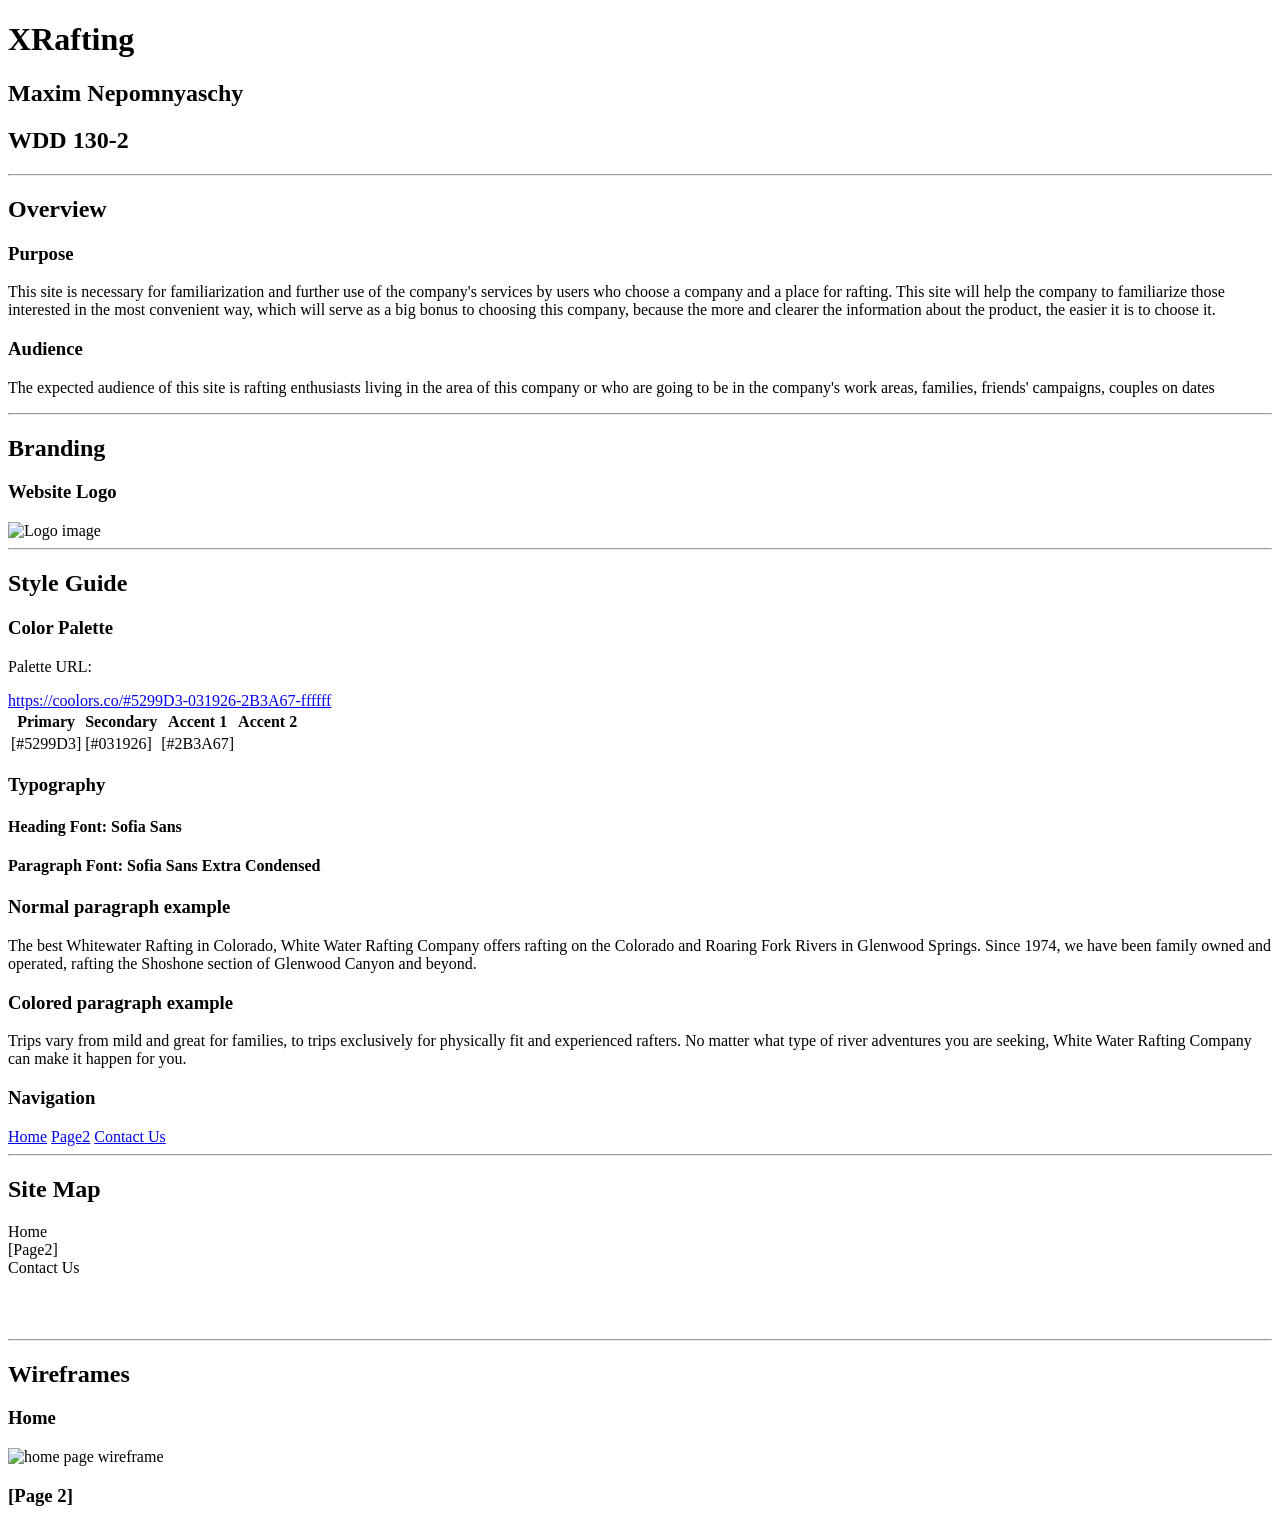
==== index.html @ 848c266e "Create index.html" ====
<!DOCTYPE html>
<html lang="en-us">

<head>
  <meta charset="utf-8" />
  <title>Site Plan</title>
  <link type="text/css" rel="stylesheet" href="styles/site_plan_rafting.css" />
</head>

<body>
  <header>
    <h1>XRafting</h1>
    <h2>Maxim Nepomnyaschy</h2>
    <h2>WDD 130-2</h2>
    <!-- In the header above, add the name of your site, your name and class number. For example if you are in section 3 you would put WDD 130-03 -->
  </header>
  <main>
    <!-- ------------------------Steps 2-5------------------------------ -->
    <hr />
    <h2>Overview</h2>
    <h3>Purpose</h3>
    <p>This site is necessary for familiarization and further use of the company's services by users who choose a company and a place for rafting. This site will help the company to familiarize those interested in the most convenient way, which will serve as a big bonus to choosing this company, because the more and clearer the information about the product, the easier it is to choose it.</p>
    <!-- change this -->

    <h3>Audience</h3>
    <p>The expected audience of this site is rafting enthusiasts living in the area of this company or who are going to be in the company's work areas, families, friends' campaigns, couples on dates</p>
    <!-- change this -->

    <hr />
    <h2>Branding</h2>
    <h3>Website Logo</h3>
    <!-- Replace this with some sort of logo for your site.  A logo can be as simple as the name of your site in a nice font :) -->
    <img src="/WWRafting.png"  alt="Logo image" />
    <!-- width="300" height="340" -->
    <hr />
    <h2>Style Guide</h2>

    <!-- ------------------------Steps 6-9------------------------------ -->

    <h3>Color Palette</h3>
    <!--  The colors you choose for a website are one of the most important decisions you will make. Follow the instructions on the activity in Canvas then return and replace the color codes below with the hex color codes (the 6 digit numbers that show at the bottom of each color) for the colors you have chosen below.  You should have at least 2 colors but do not have to fill in all 4 if you do not need them.  -->

    <!-- Copy and paste the URL to your finished palette below. Replace the href value that is there with yours. Make sure to paste it into both the href value and the content text of the <a> tag -->
    <p>Palette URL:</p>
    <a href="https://coolors.co/#5299D3-031926-2B3A67-ffffff"
      target="_blank">https://coolors.co/#5299D3-031926-2B3A67-ffffff</a>

    <table class="colors">
      <tr>
        <th>Primary</th>
        <th>Secondary</th>
        <th>Accent 1</th>
        <th>Accent 2</th>
      </tr>
      <!-- Replace the numbers in the boxes below with your hex color codes. Then switch to the site-plan.css file and change your colors there as well. -->
      <tr>
        <td class="primary">[#5299D3]</td>
        <td class="secondary">[#031926]</td>
        <td class="accent1">[#2B3A67]</td>
        <td class="accent2"></td>
      </tr>
    </table>

    <!-- ------------------------Steps 10-12------------------------------ -->

    <h3>Typography</h3>
    <!-- Choose a font for your paragraphs (body copy) and headlines. What font(s) have you chosen? Think also about which of your colors above you might use for background and font colors. -->

    <h4>
      Heading Font: Sofia Sans
      <!-- change this -->
    </h4>
    <h4>
      Paragraph Font: Sofia Sans Extra Condensed
      <!-- change this -->
    </h4>
    <h3>Normal paragraph example</h3>
    <p>
      The best Whitewater Rafting in Colorado, White Water Rafting Company
      offers rafting on the Colorado and Roaring Fork Rivers in Glenwood
      Springs. Since 1974, we have been family owned and operated, rafting the
      Shoshone section of Glenwood Canyon and beyond.
    </p>
    <h3>Colored paragraph example</h3>
    <p class="colored">
      Trips vary from mild and great for families, to trips exclusively for
      physically fit and experienced rafters. No matter what type of river
      adventures you are seeking, White Water Rafting Company can make it
      happen for you.
    </p>

    <!-- ------------------------Step 13------------------------------ -->

    <h3>Navigation</h3>
    <!-- Think about how you want your navigation bar to look. In the site-plan.css file change the colors to your colors to get the look you desire. -->
    <nav>
      <a href="#">Home</a>
      <a href="#">Page2</a>
      <a href="#">Contact Us</a>
    </nav>
    <hr />
    <h2>Site Map</h2>
    <div class="sitemap">
      <div class="sm-home">Home</div>
      <div class="sm-page2">
        [Page2]
        <!-- this page will have a name later -->
      </div>
      <div class="sm-page3">Contact Us</div>

      <div class="top">&nbsp;</div>
      <div class="left">&nbsp;</div>
      <div class="right">&nbsp;</div>
    </div>
    <hr />
    <h2>Wireframes</h2>
    <!-- Create an additional wireframe for your site. List it here below the Home page wireframe. -->

    <h3>Home</h3>

    <img src="https://byui-wdd.github.io/wdd130/rafting_images/wireframe_home.png" alt="home page wireframe" />

    <h3>[Page 2]</h3>

    <!-- <img src="#" alt="page 2 wireframe"> -->
  </main>
</body>

</html>
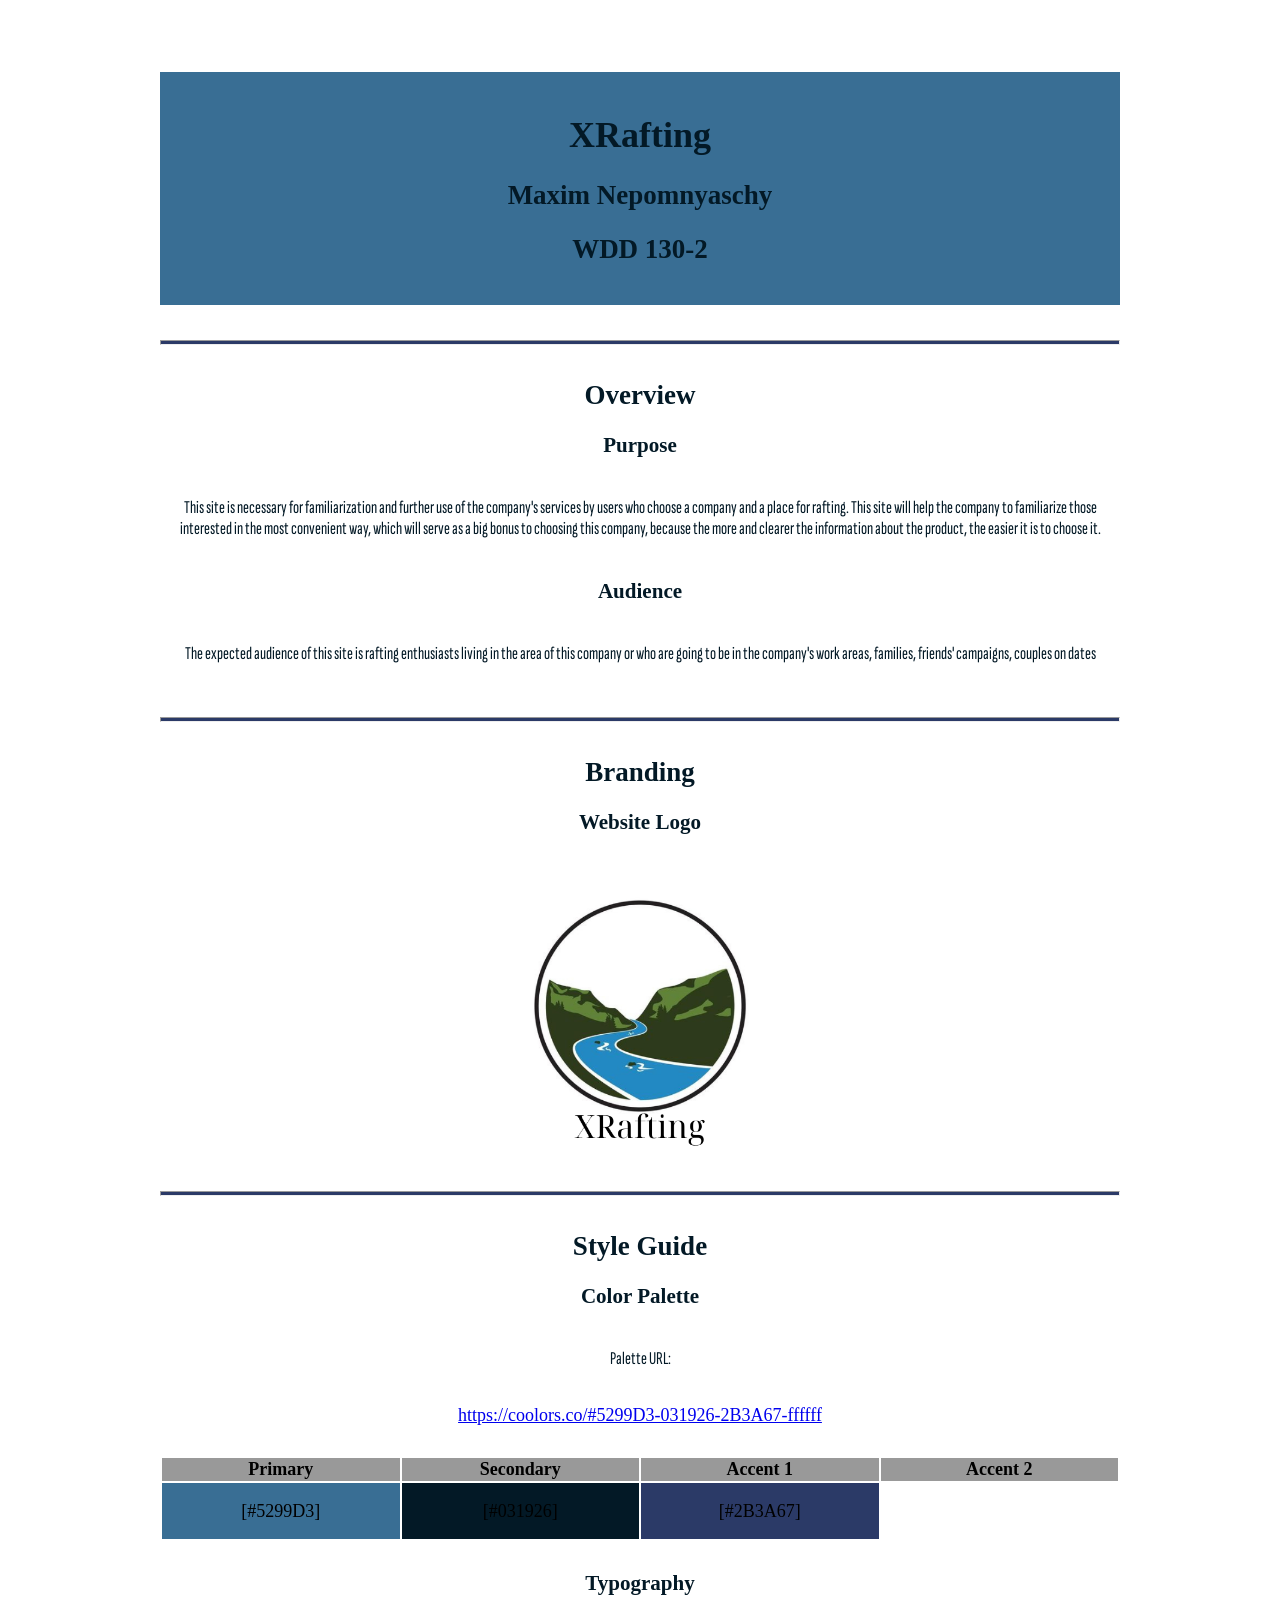
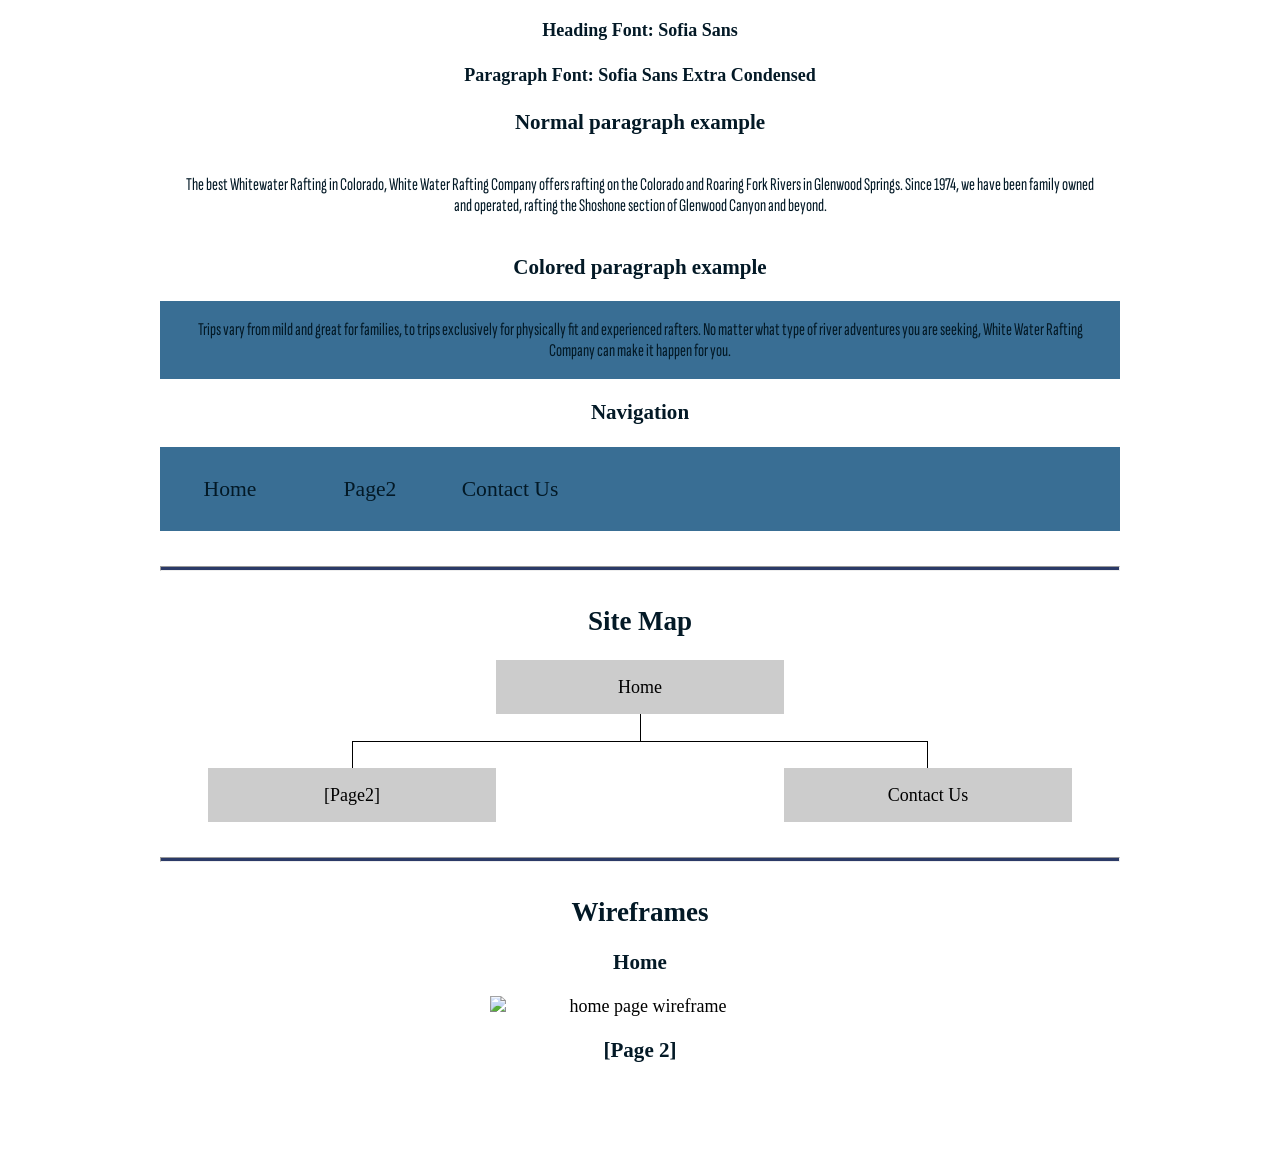
==== commit cdf67c80: "Update index.html" ====
--- a/index.html
+++ b/index.html
@@ -5,7 +5,7 @@
 <head>
   <meta charset="utf-8" />
   <title>Site Plan</title>
-  <link type="text/css" rel="stylesheet" href="styles/site_plan_rafting.css" />
+  <link type="text/css" rel="stylesheet" href="site_plan_rafting.css" />
 </head>
 
 <body>
--- a/site_plan_rafting.css
+++ b/site_plan_rafting.css
@@ -0,0 +1,163 @@
+/* if you are using any Google fonts change the font names below to your fonts. 
+Any spaces in your font name should be replaced with a +. 
+Fonts are separated by a & */
+@import url('https://fonts.googleapis.com/css2?family=Sofia+Sans+Extra+Condensed:ital,wght@1,500&family=Sofia+Sans:wght@900&display=swap');
+:root {
+  /* change the values below to your colors from your palette */
+  --primary-color: #396E94  ;
+  --secondary-color: #031926 ;
+  --accent1-color: #2B3A67;
+  --accent2-color: white;
+
+  /* change the values below to your chosen font(s) */
+  --heading-font: Sifia Sans;
+  --paragraph-font: Sofia Sans Extra Condensed,Lato, Helvetica, sans-serif;
+
+  /* these colors below should be chosen from among your palette colors above */
+  --headline-color-on-white: #031926;  /* headlines on a white background */ 
+  --headline-color-on-color: #031926; /* headlines on a colored background */ 
+  --paragraph-color-on-white: #031926; /* paragraph text on a white background */ 
+  --paragraph-color-on-color: #031926; /* paragraph text on a colored background */ 
+  --paragraph-background-color: #396E94; 
+  --nav-link-color: #031926;
+  --nav-background-color: #396E94;
+  --nav-hover-link-color: #031926;
+  --nav-hover-background-color: #396E94;
+}
+
+
+/*  Look around below...but DON'T CHANGE ANYTHING! */
+
+body {
+  max-width: 960px;
+  margin: 0 auto;
+  padding: 4em;
+  font-size: 18px;
+  text-align: center;
+}
+img {
+  display: block;
+  margin: 0 auto;
+  max-width: 300px;
+}
+h1, h2, h3, h4, h5, h6 {
+  font-family: var(--heading-font);
+  color: var(--headline-color-on-white);
+}
+h2 {
+  text-align: center;
+}
+hr {
+  height: 3px;
+  margin: 35px 0;
+  background: var(--accent1-color);
+}
+header {
+  padding: 1em;
+  text-align: center;
+  color: var(--headline-color-on-color);
+  background-color: var(--paragraph-background-color);
+}
+header > h1, header > h2 {
+  color: var(--headline-color-on-color);
+}
+p {
+  font-family: var(--paragraph-font);
+  color: var(--paragraph-color-on-white);
+  padding: 1em;
+}
+.colors {
+  width: 100%;
+  min-width: 350px;
+  margin: 30px auto;
+  text-align: center;
+}
+.colors th {
+  background-color: #999;
+}
+.colors td{
+  width: 25%;
+  height: 3em;
+}
+.primary {
+  background-color: var(--primary-color);
+}
+.secondary {
+  background-color: var(--secondary-color);
+}
+.accent1 {
+  background-color: var(--accent1-color);
+}
+.accent2{
+  background-color: var(--accent2-color);
+}
+p.colored {
+  background-color: var(--paragraph-background-color);
+  color: var(--paragraph-color-on-color);
+}
+nav {
+  background-color: var(--nav-background-color);
+  line-height: 3em;
+  text-align: center;
+  font-size: 1.2em;
+}
+nav  {
+  list-style-type: none;
+  display: flex;
+}
+nav a {
+  padding:1em;
+  min-width: 120px;
+  text-decoration: none;
+  padding: 10px;
+}
+nav a:link, nav a:visited {
+  color: var(--nav-link-color);
+}
+nav a:hover {
+  color: var(--nav-hover-link-color);
+  background-color: var(--nav-hover-background-color);
+}
+.sitemap {
+  display: grid;
+  justify-content: center;
+
+  grid-template-columns: repeat(6, 15%);
+  grid-template-rows: 3em 1.5em 1.5em 3em;
+  grid-template-areas: ". . home home . ."
+    ". . . top . ."
+    ". left left right right ."
+    "page2 page2 . . page3 page3";
+}
+.sitemap > div {
+  text-align: center;
+}
+.sm-home {
+  grid-area: home;
+  background-color: #ccc;
+  line-height: 3em;
+}
+.sm-page2 {
+  grid-area: page2;
+  background-color: #ccc;
+  line-height: 3em;
+}
+.sm-page3 {
+  grid-area: page3;
+  background-color: #ccc;
+  line-height: 3em;
+}
+.top {
+  grid-area: top;
+  border-left: 1px solid;
+}
+.left {
+  grid-area: left;
+  border-top: 1px solid;
+  border-left: 1px solid;
+}
+.right {
+  grid-area: right;
+  border-top: 1px solid;
+  border-right: 1px solid;
+}
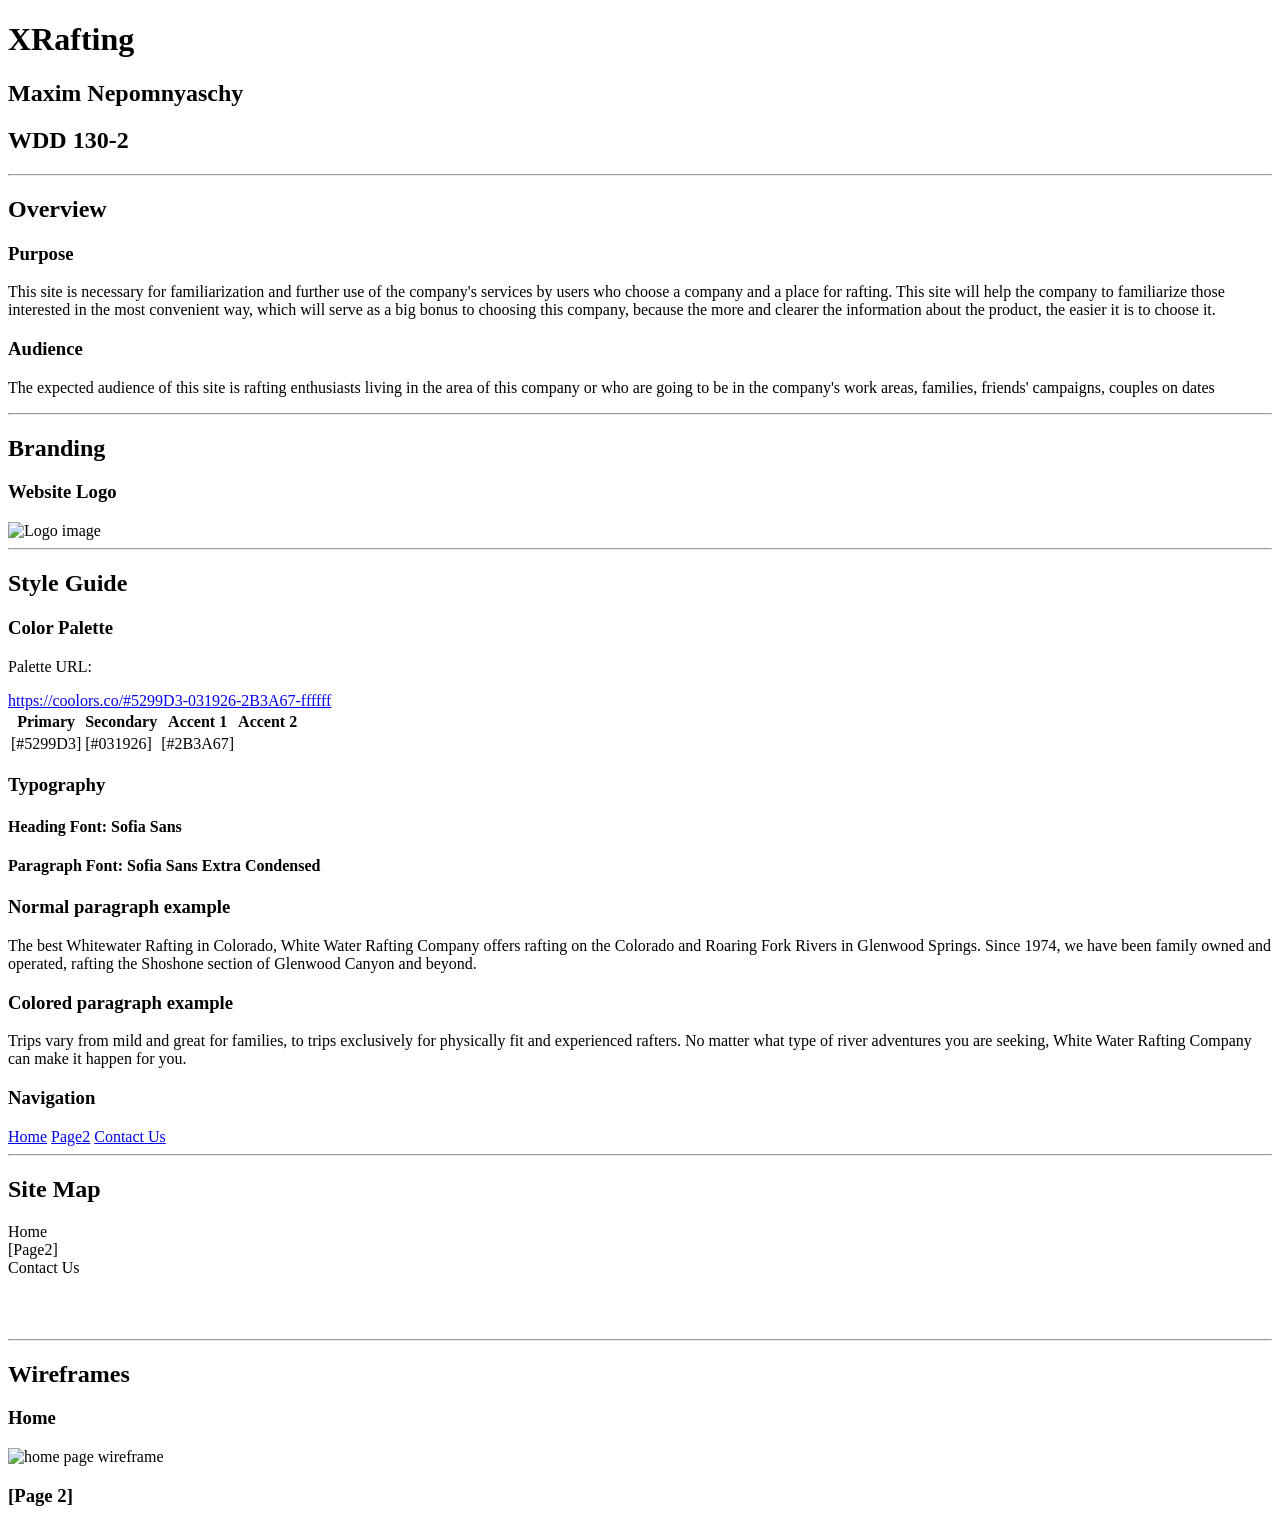
==== commit e9e77796: "Rename site-plan-rafting.html to index.html" ====
--- a/index.html
+++ b/index.html
@@ -5,7 +5,7 @@
 <head>
   <meta charset="utf-8" />
   <title>Site Plan</title>
-  <link type="text/css" rel="stylesheet" href="site_plan_rafting.css" />
+  <link type="text/css" rel="stylesheet" href="styles/site_plan_rafting.css" />
 </head>
 
 <body>
@@ -31,7 +31,7 @@
     <h2>Branding</h2>
     <h3>Website Logo</h3>
     <!-- Replace this with some sort of logo for your site.  A logo can be as simple as the name of your site in a nice font :) -->
-    <img src="/WWRafting.png"  alt="Logo image" />
+    <img src="/wwr/images/WWRafting.png"  alt="Logo image" />
     <!-- width="300" height="340" -->
     <hr />
     <h2>Style Guide</h2>
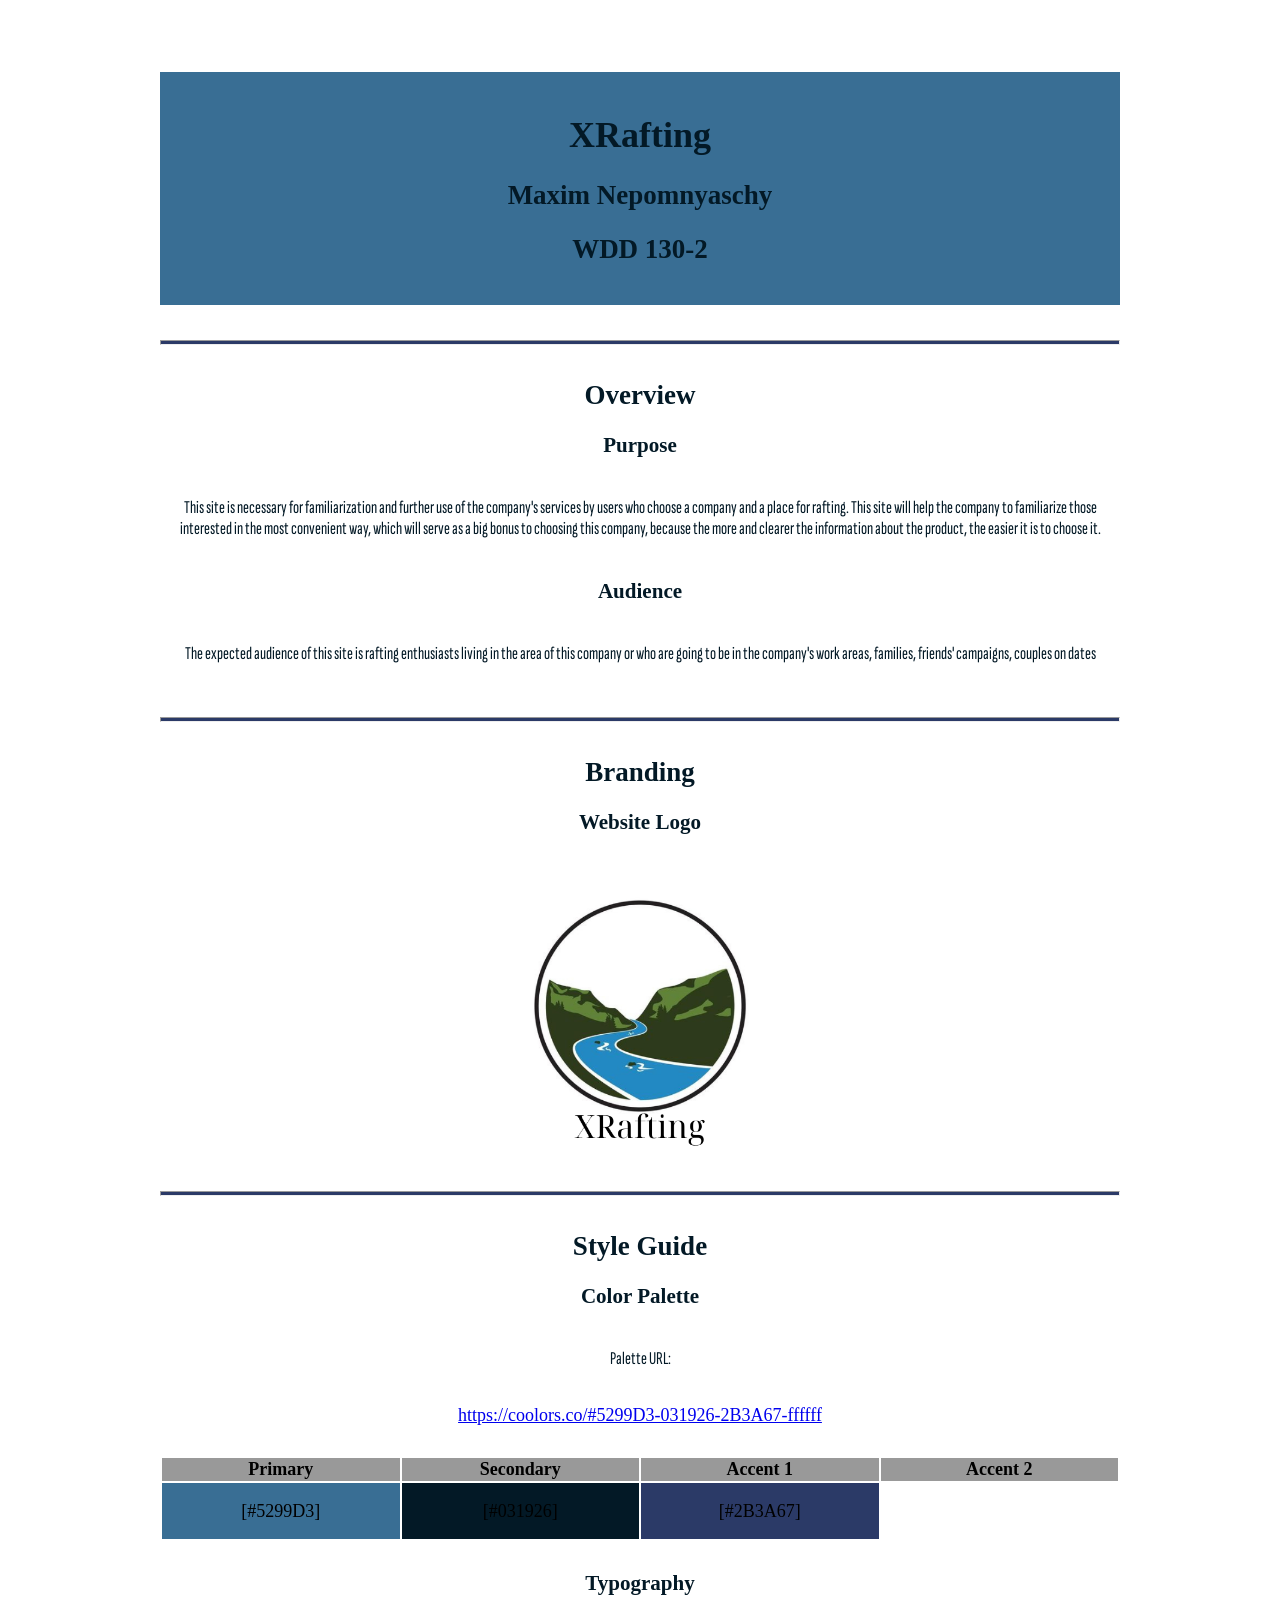
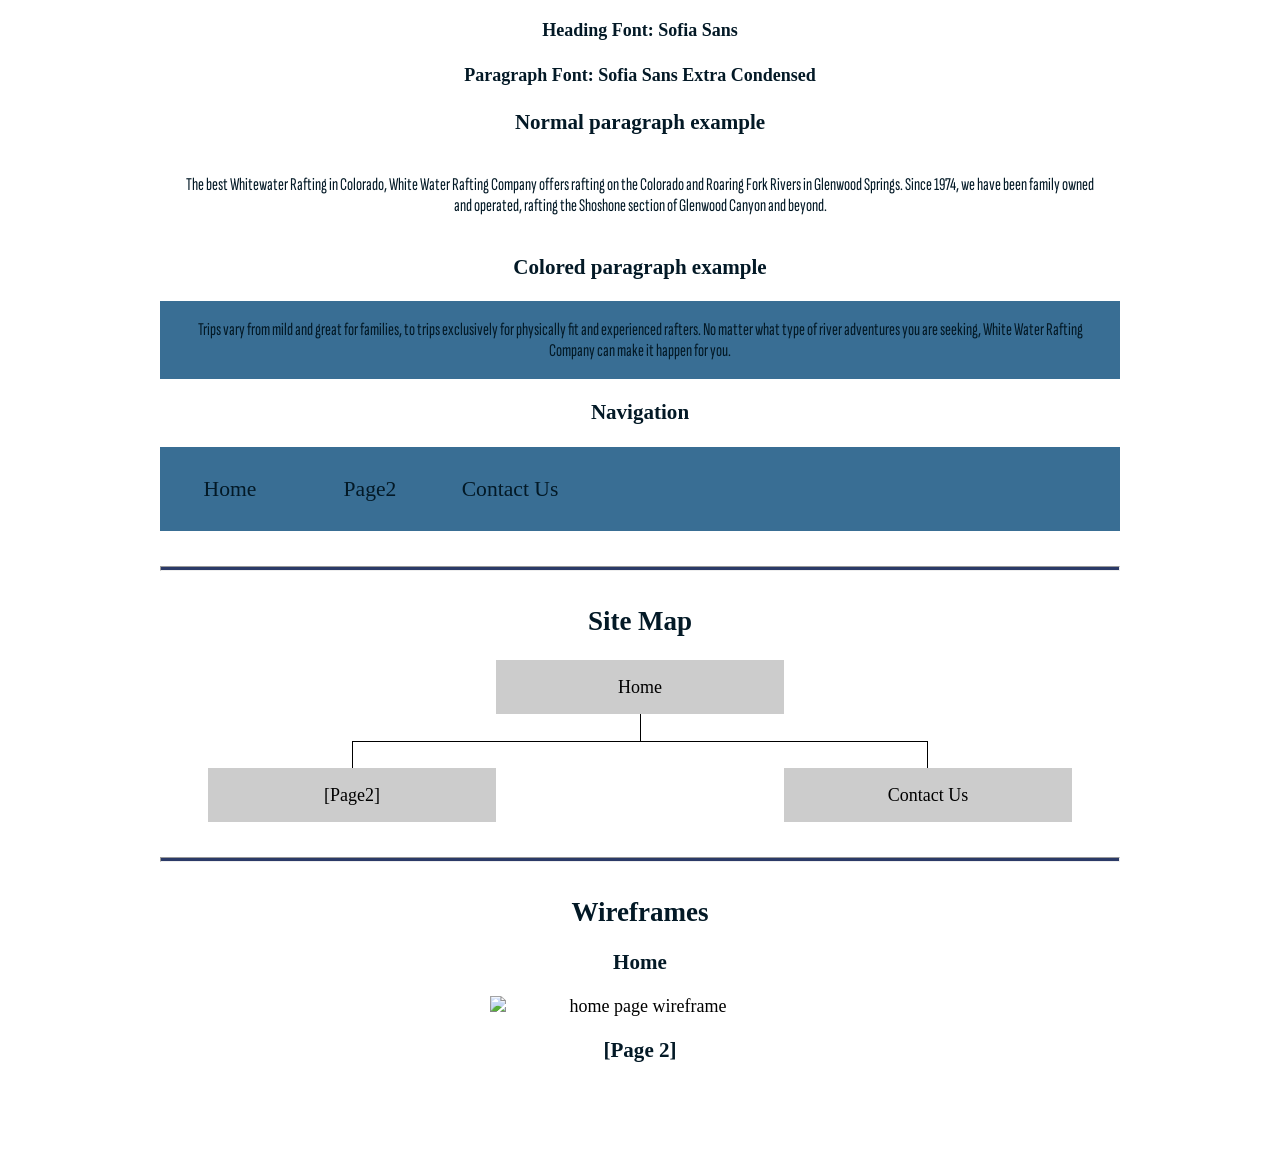
==== commit a9b8fa69: "Update and rename site-plan-rafting.html to index.html" ====
--- a/index.html
+++ b/index.html
@@ -5,7 +5,7 @@
 <head>
   <meta charset="utf-8" />
   <title>Site Plan</title>
-  <link type="text/css" rel="stylesheet" href="styles/site_plan_rafting.css" />
+  <link type="text/css" rel="stylesheet" href="site_plan_rafting.css" />
 </head>
 
 <body>
@@ -31,7 +31,7 @@
     <h2>Branding</h2>
     <h3>Website Logo</h3>
     <!-- Replace this with some sort of logo for your site.  A logo can be as simple as the name of your site in a nice font :) -->
-    <img src="/wwr/images/WWRafting.png"  alt="Logo image" />
+    <img src="WWRafting.png"  alt="Logo image" />
     <!-- width="300" height="340" -->
     <hr />
     <h2>Style Guide</h2>
--- a/site_plan_rafting.css
+++ b/site_plan_rafting.css
@@ -0,0 +1,163 @@
+/* if you are using any Google fonts change the font names below to your fonts. 
+Any spaces in your font name should be replaced with a +. 
+Fonts are separated by a & */
+@import url('https://fonts.googleapis.com/css2?family=Sofia+Sans+Extra+Condensed:ital,wght@1,500&family=Sofia+Sans:wght@900&display=swap');
+:root {
+  /* change the values below to your colors from your palette */
+  --primary-color: #396E94  ;
+  --secondary-color: #031926 ;
+  --accent1-color: #2B3A67;
+  --accent2-color: white;
+
+  /* change the values below to your chosen font(s) */
+  --heading-font: Sifia Sans;
+  --paragraph-font: Sofia Sans Extra Condensed,Lato, Helvetica, sans-serif;
+
+  /* these colors below should be chosen from among your palette colors above */
+  --headline-color-on-white: #031926;  /* headlines on a white background */ 
+  --headline-color-on-color: #031926; /* headlines on a colored background */ 
+  --paragraph-color-on-white: #031926; /* paragraph text on a white background */ 
+  --paragraph-color-on-color: #031926; /* paragraph text on a colored background */ 
+  --paragraph-background-color: #396E94; 
+  --nav-link-color: #031926;
+  --nav-background-color: #396E94;
+  --nav-hover-link-color: #031926;
+  --nav-hover-background-color: #396E94;
+}
+
+
+/*  Look around below...but DON'T CHANGE ANYTHING! */
+
+body {
+  max-width: 960px;
+  margin: 0 auto;
+  padding: 4em;
+  font-size: 18px;
+  text-align: center;
+}
+img {
+  display: block;
+  margin: 0 auto;
+  max-width: 300px;
+}
+h1, h2, h3, h4, h5, h6 {
+  font-family: var(--heading-font);
+  color: var(--headline-color-on-white);
+}
+h2 {
+  text-align: center;
+}
+hr {
+  height: 3px;
+  margin: 35px 0;
+  background: var(--accent1-color);
+}
+header {
+  padding: 1em;
+  text-align: center;
+  color: var(--headline-color-on-color);
+  background-color: var(--paragraph-background-color);
+}
+header > h1, header > h2 {
+  color: var(--headline-color-on-color);
+}
+p {
+  font-family: var(--paragraph-font);
+  color: var(--paragraph-color-on-white);
+  padding: 1em;
+}
+.colors {
+  width: 100%;
+  min-width: 350px;
+  margin: 30px auto;
+  text-align: center;
+}
+.colors th {
+  background-color: #999;
+}
+.colors td{
+  width: 25%;
+  height: 3em;
+}
+.primary {
+  background-color: var(--primary-color);
+}
+.secondary {
+  background-color: var(--secondary-color);
+}
+.accent1 {
+  background-color: var(--accent1-color);
+}
+.accent2{
+  background-color: var(--accent2-color);
+}
+p.colored {
+  background-color: var(--paragraph-background-color);
+  color: var(--paragraph-color-on-color);
+}
+nav {
+  background-color: var(--nav-background-color);
+  line-height: 3em;
+  text-align: center;
+  font-size: 1.2em;
+}
+nav  {
+  list-style-type: none;
+  display: flex;
+}
+nav a {
+  padding:1em;
+  min-width: 120px;
+  text-decoration: none;
+  padding: 10px;
+}
+nav a:link, nav a:visited {
+  color: var(--nav-link-color);
+}
+nav a:hover {
+  color: var(--nav-hover-link-color);
+  background-color: var(--nav-hover-background-color);
+}
+.sitemap {
+  display: grid;
+  justify-content: center;
+
+  grid-template-columns: repeat(6, 15%);
+  grid-template-rows: 3em 1.5em 1.5em 3em;
+  grid-template-areas: ". . home home . ."
+    ". . . top . ."
+    ". left left right right ."
+    "page2 page2 . . page3 page3";
+}
+.sitemap > div {
+  text-align: center;
+}
+.sm-home {
+  grid-area: home;
+  background-color: #ccc;
+  line-height: 3em;
+}
+.sm-page2 {
+  grid-area: page2;
+  background-color: #ccc;
+  line-height: 3em;
+}
+.sm-page3 {
+  grid-area: page3;
+  background-color: #ccc;
+  line-height: 3em;
+}
+.top {
+  grid-area: top;
+  border-left: 1px solid;
+}
+.left {
+  grid-area: left;
+  border-top: 1px solid;
+  border-left: 1px solid;
+}
+.right {
+  grid-area: right;
+  border-top: 1px solid;
+  border-right: 1px solid;
+}
